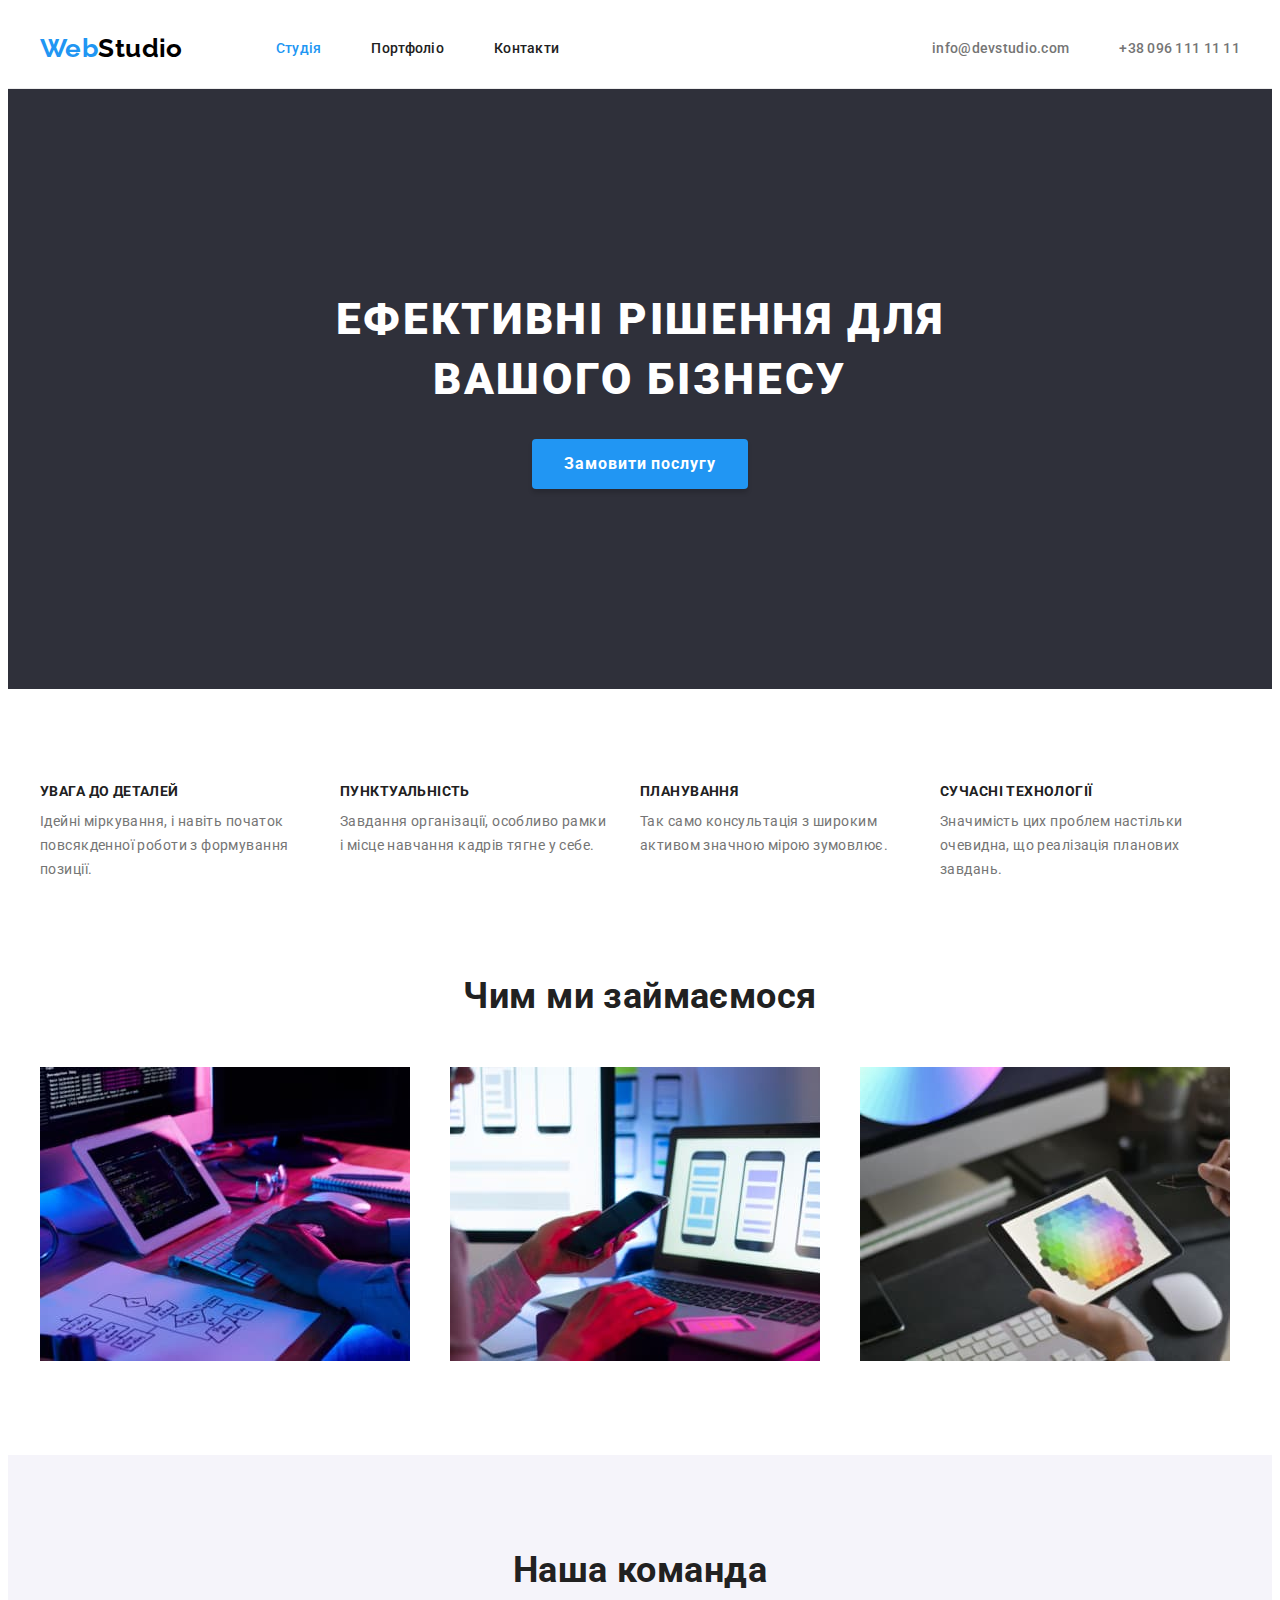
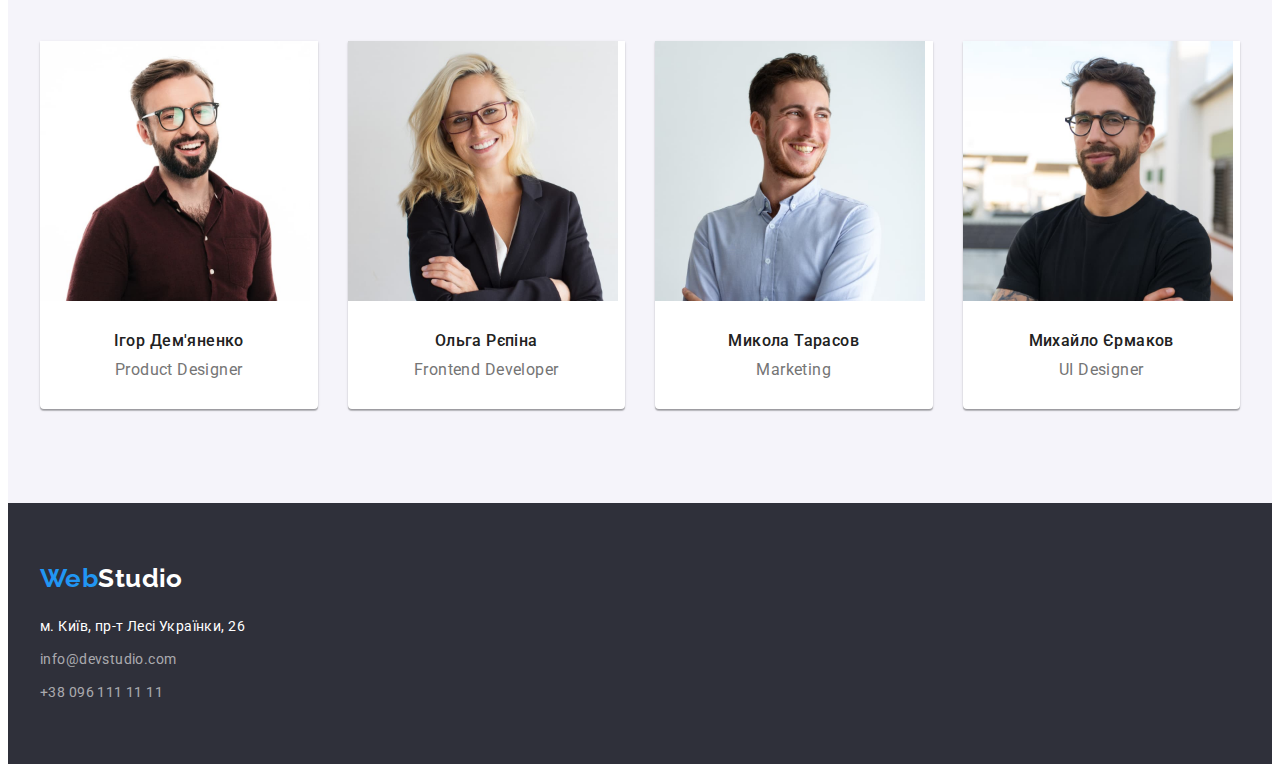
==== index.html @ a5713ee3 "Initial commit" ====
<!DOCTYPE html>
<html lang="uk">
  <head>
    <meta charset="UTF-8" />
    <meta http-equiv="X-UA-Compatible" content="IE=edge" />
    <meta name="viewport" content="width=device-width, initial-scale=1.0" />
    <title>Студія</title>
    <link rel="preconnect" href="https://fonts.googleapis.com" />
    <link rel="preconnect" href="https://fonts.gstatic.com" crossorigin />
    <link
      href="https://fonts.googleapis.com/css2?family=Raleway:wght@700&family=Roboto:wght@400;500;700;900&display=swap"
      rel="stylesheet"
    />
    <link
      rel="stylesheet"
      href="https://cdnjs.cloudflare.com/ajax/libs/modern-normalize/1.1.0/modern-normalize.min.css"
      integrity="sha512-wpPYUAdjBVSE4KJnH1VR1HeZfpl1ub8YT/NKx4PuQ5NmX2tKuGu6U/JRp5y+Y8XG2tV+wKQpNHVUX03MfMFn9Q=="
      crossorigin="anonymous"
      referrerpolicy="no-referrer"
    />
    <link rel="stylesheet" href="./css/styles.css" />
  </head>
  <body>
    <header class="header">
      <div class="header-container container">
        <a href="./index.html" class="link logo">Web<span class="logo-part">Studio</span></a>
        <nav class="nav">
          <ul class="nav-list list">
            <li class="nav-item">
              <a class="nav-link link curent" href="./index.html">Студія</a>
            </li>

            <li class="nav-item">
              <a class="nav-link link" href="./portfolio.html">Портфоліо</a>
            </li>

            <li class="nav-item">
              <a class="nav-link link" href="#contact">Контакти</a>
            </li>
          </ul>
        </nav>

        <ul class="header-contact-list list">
          <li class="header-contact-item">
            <a href="mailto:info@devstudio.com" class="link header-contact">info@devstudio.com</a>
          </li>
          <li class="header-contact-item">
            <a href="tel:+380961111111" class="link header-contact">+38 096 111 11 11</a>
          </li>
        </ul>
      </div>
    </header>

    <main>
      <section class="hero">
        <div class="container">
          <h1 class="hero-title">Ефективні рішення для вашого бізнесу</h1>
          <button type="button" class="hero-btn">Замовити послугу</button>
        </div>
      </section>

      <section class="benefits">
        <div class="container">
          <h2 class="visually-hidden">Переваги</h2>
          <ul class="benefits-list list">
            <li class="benefits-item">
              <h3 class="benefits-title">УВАГА ДО ДЕТАЛЕЙ</h3>
              <p class="benefits-text">
                Ідейні міркування, і навіть початок повсякденної роботи з формування позиції.
              </p>
            </li>
            <li class="benefits-item">
              <h3 class="benefits-title">ПУНКТУАЛЬНІСТЬ</h3>
              <p class="benefits-text">
                Завдання організації, особливо рамки і місце навчання кадрів тягне у себе.
              </p>
            </li>
            <li class="benefits-item">
              <h3 class="benefits-title">ПЛАНУВАННЯ</h3>
              <p class="benefits-text">
                Так само консультація з широким активом значною мірою зумовлює.
              </p>
            </li>
            <li class="benefits-item">
              <h3 class="benefits-title">СУЧАСНІ ТЕХНОЛОГІЇ</h3>
              <p class="benefits-text">
                Значимість цих проблем настільки очевидна, що реалізація планових завдань.
              </p>
            </li>
          </ul>
        </div>
      </section>

      <section class="work">
        <div class="container">
          <h2 class="work-title">Чим ми займаємося</h2>
          <ul class="work-list list">
            <li class="work-item">
              <img src="./image/box1.jpg" alt="computer-graphigs" width="370" />
            </li>
            <li class="work-item">
              <img src="./image/box2.jpg" alt="adaptation" width="370" />
            </li>
            <li class="work-item">
              <img src="./image/box3.jpg" alt="color-graphigs" width="370" />
            </li>
          </ul>
        </div>
      </section>

      <section class="team">
        <div class="container">
          <h2 class="team-title">Наша команда</h2>
          <ul class="list">
            <li class="card">
              <img src="./image/img1.jpg" alt="foto-igor" width="270" />
              <div class="team-content">
                <h3 class="team-member">Ігор Дем'яненко</h3>
                <p class="team-text">Product Designer</p>
              </div>
            </li>
            <li class="card">
              <img src="./image/img2.jpg" alt="foto-olga" width="270" />
              <div class="team-content">
                <h3 class="team-member">Ольга Рєпіна</h3>
                <p class="team-text">Frontend Developer</p>
              </div>
            </li>
            <li class="card">
              <img src="./image/img3.jpg" alt="foto-mykola" width="270" />
              <div class="team-content">
                <h3 class="team-member">Микола Тарасов</h3>
                <p class="team-text">Marketing</p>
              </div>
            </li>
            <li class="card">
              <img src="./image/img4.jpg" alt="foto-mykhailo" width="270" />
              <div class="team-content">
                <h3 class="team-member">Михайло Єрмаков</h3>
                <p class="team-text">UI Designer</p>
              </div>
            </li>
          </ul>
        </div>
      </section>
    </main>

    <footer class="bg-footer" id="contact">
      <div class="container">
        <a href="./index.html" class="link logo">Web<span class="footer-logo-part">Studio</span></a>
        <address>
          <ul class="list">
            <li>
              <a
                href="https://goo.gl/maps/CPtrU1FHBa2aNyZL9"
                target="_blank"
                rel="noopener noreferrer"
                class="link address-text"
                >м. Київ, пр-т Лесі Українки, 26</a
              >
            </li>
            <li>
              <a href="mailto:info@devstudio.com" class="link address-contacts">info@devstudio.com</a>
            </li>
            <li>
              <a href="tel:+380961111111" class="link address-contacts">+38 096 111 11 11</a>
            </li>
          </ul>
        </address>
      </div>
    </footer>
  </body>
</html>
---- css/styles.css ----
:root {
  --primary--color: #212121;
  --secondary--color: #757575;
  --hero--text--color: #ffffff;
  --logo--bg--button--link--color: #2196f3;
  --logo--second--color: #000000;
  --second--bg--button--color: #f5f4fa;
  --footer--hero--bg--color: #2f303a;
  --primery--font: 'Roboto', sans-serif;
  --portfolio-gap: 30px;
  --item: 3;
}

body {
  font-family: var(--primery--font), 'Inter Tight', 'Open Sans', sans-serif;
  color: var(--primary--color);
  font-size: 14px;
  letter-spacing: 0.03em;
}

.list {
  padding: 0;
  margin: 0;
  list-style: none;
}

.link {
  text-decoration: none;
}

h1,
h2,
h3,
h4,
h5,
h6,
p {
  margin: 0;
}

img {
  display: block;
  max-width: 100%;
  height: auto;
}

address {
  font-style: normal;
}

.container {
  width: 1200px;
  padding: 0 15px;
  margin: 0 auto;
}

/*------------------- header ------------*/
.header {
  border-bottom: 1px solid #ececec;
}

.header-container {
  display: flex;
  align-items: center;
}

.logo {
  font-family: 'Raleway';
  font-weight: 700;
  font-size: 26px;
  line-height: calc(31 / 26);
  color: var(--logo--bg--button--link--color);
}

.logo-part {
  color: var(--logo--second--color);
}

.footer-logo-part {
  color: var(--hero--text--color);
}

.nav {
  margin-left: 93px;
}

.nav-list {
  display: flex;
}

.nav-item:not(:last-child) {
  margin-right: 50px;
}

.nav-link {
  display: block;
  padding: 32px 0;
  color: var(--primary--color);
  font-weight: 500;
  line-height: calc(16 / 14);
  letter-spacing: 0.02em;
}

.nav-link:hover,
.nav-link:focus {
  color: var(--logo--bg--button--link--color);
}

.header-contact-list {
  display: flex;
  margin-left: auto;
}

.header-contact {
  display: block;
  padding: 32px 0;
  color: var(--secondary--color);
  font-weight: 500;
  font-size: 14px;
  line-height: calc(16 / 14);
  letter-spacing: 0.02em;
}

.header-contact:hover,
.header-contact:focus {
  color: var(--logo--bg--button--link--color);
}

.header-contact-item + .header-contact-item {
  margin-left: 50px;
}

.curent {
  color: var(--logo--bg--button--link--color);
}

/* ---------------------hero------------------ */
.hero {
  background-color: var(--footer--hero--bg--color);
  text-align: center;
  padding: 200px 0;
}

.hero-title {
  width: 696px;
  margin: 0 auto 30px;
  font-weight: 900;
  font-size: 44px;
  line-height: calc(60 / 44);
  letter-spacing: 0.06em;
  text-transform: uppercase;
  color: var(--hero--text--color);
}

.hero-btn {
  min-width: 216px;
  min-height: 50px;
  padding: 10px 32px;
  background-color: var(--logo--bg--button--link--color);
  font-family: inherit;
  font-weight: 700;
  font-size: 16px;
  line-height: calc(30 / 16);
  letter-spacing: 0.06em;
  color: var(--hero--text--color);
  cursor: pointer;
  box-shadow: 0px 4px 4px rgba(0, 0, 0, 0.15);
  border-radius: 4px;
  border: none;
}

.hero-btn:hover,
.hero-btn:focus {
  background: #188ce8;
}

/* ------------------benefits----------------- */
.benefits {
  padding: 94px 0;
}

.benefits-list {
  display: flex;
  gap: var(--portfolio-gap);
}

.benefits .benefits-item {
  width: 270px;
}

.benefits-title {
  font-size: 14px;
  line-height: calc(16 / 14);
  text-transform: uppercase;
  margin-bottom: 10px;
}

.benefits-text {
  line-height: calc(24 / 14);
  color: var(--secondary--color);
}

/* -----------------work--------------- */
.work {
  padding-bottom: 94px;
}

.work-title {
  margin-bottom: 50px;
  font-size: 36px;
  line-height: 42px;
  text-align: center;
}

.work-list {
  display: flex;
  flex-wrap: wrap;
  gap: var(--portfolio-gap);
}

.work-item {
  flex-basis: calc((100% - (var(--portfolio-gap) * (var(--item) - 1))) / var(--item));
}

/*----------------- team---------------------- */
.team {
  background-color: var(--second--bg--button--color);
  padding: 94px 0;
}

.team-title {
  margin-bottom: 50px;
  text-align: center;
  font-size: 36px;
  line-height: calc(42 / 36);
}

.team .list {
  display: flex;
  flex-wrap: wrap;
  gap: var(--portfolio-gap);
  --item: 4;
}
.card {
  flex-basis: calc((100% - (var(--portfolio-gap) * (var(--item) - 1))) / var(--item));
  background: #ffffff;
  box-shadow: 0px 1px 3px rgba(0, 0, 0, 0.12), 0px 1px 1px rgba(0, 0, 0, 0.14), 0px 2px 1px rgba(0, 0, 0, 0.2);
  border-radius: 0px 0px 4px 4px;
  text-align: center;
}

.team-content {
  padding: 30px;
}

.team-member {
  margin-bottom: 10px;
  font-size: 16px;
  font-weight: 500;
  line-height: calc(19 / 16);
}

.team-text {
  font-size: 16px;
  line-height: calc(19 / 16);
  color: var(--secondary--color);
}

/* --------------------PORTFOLIO------------------ */

.portfolio {
  padding: 94px 0;
}

.visually-hidden {
  position: absolute;
  white-space: nowrap;
  width: 1px;
  height: 1px;
  overflow: hidden;
  border: 0;
  padding: 0;
  clip: rect(0 0 0 0);
  clip-path: inset(50%);
  margin: -1px;
}

/* --------------------filter-------------------- */
.portfolio-list {
  display: flex;
  justify-content: center;
  margin-bottom: 50px;
}

.portfolio-item + .portfolio-item {
  margin-left: 8px;
}

.filter-btn {
  padding: 6px 22px;
  background-color: var(--second--bg--button--color);
  font-size: 16px;
  font-weight: 500;
  line-height: calc(26 / 16);
  color: var(--primary--color);
  text-align: center;
  letter-spacing: 0.03em;
  border: none;
  border-radius: 4px;
  cursor: pointer;
}

.filter-btn:hover,
.filter-btn:focus {
  background-color: var(--logo--bg--button--link--color);
  color: var(--hero--text--color);
  box-shadow: 0px 3px 1px rgba(0, 0, 0, 0.1), 0px 1px 2px rgba(0, 0, 0, 0.08),
    0px 2px 2px rgba(0, 0, 0, 0.12);
}

/* -------------project------------------------ */
.project-list {
  display: flex;
  flex-wrap: wrap;
  margin-top: calc(-1 * var(--portfolio-gap));
  margin-left: calc(-1 * var(--portfolio-gap));
}

.project-item {
  flex-basis: calc(100% / var(--item) - var(--portfolio-gap));
  margin-top: var(--portfolio-gap);
  margin-left: var(--portfolio-gap);
}

.project-content {
  padding: 20px 24px;
  border: 1px solid #eeeeee;
  border-top: none;
}

.project-title {
  font-size: 18px;
  line-height: 2;
  letter-spacing: 0.06em;
  margin-bottom: 4px;
}

.project-text {
  font-size: 16px;
  line-height: calc(30 / 16);
  color: var(--secondary--color);
}

/* ----------------------footer------------------ */
.bg-footer {
  background-color: var(--footer--hero--bg--color);
  padding: 60px 0;
}

.bg-footer .logo {
  display: block;
  margin-bottom: 20px;
}
.address-text {
  font-style: normal;
  line-height: calc(24 / 14);
  color: var(--hero--text--color);
}

.bg-footer li + li {
  margin-top: 9px;
}

.address-contacts {
  font-style: normal;
  line-height: calc(24 / 14);
  color: rgba(255, 255, 255, 0.6);
}

.address-text:hover,
.address-text:focus,
.address-contacts:hover,
.address-contacts:focus {
  color: var(--logo--bg--button--link--color);
}
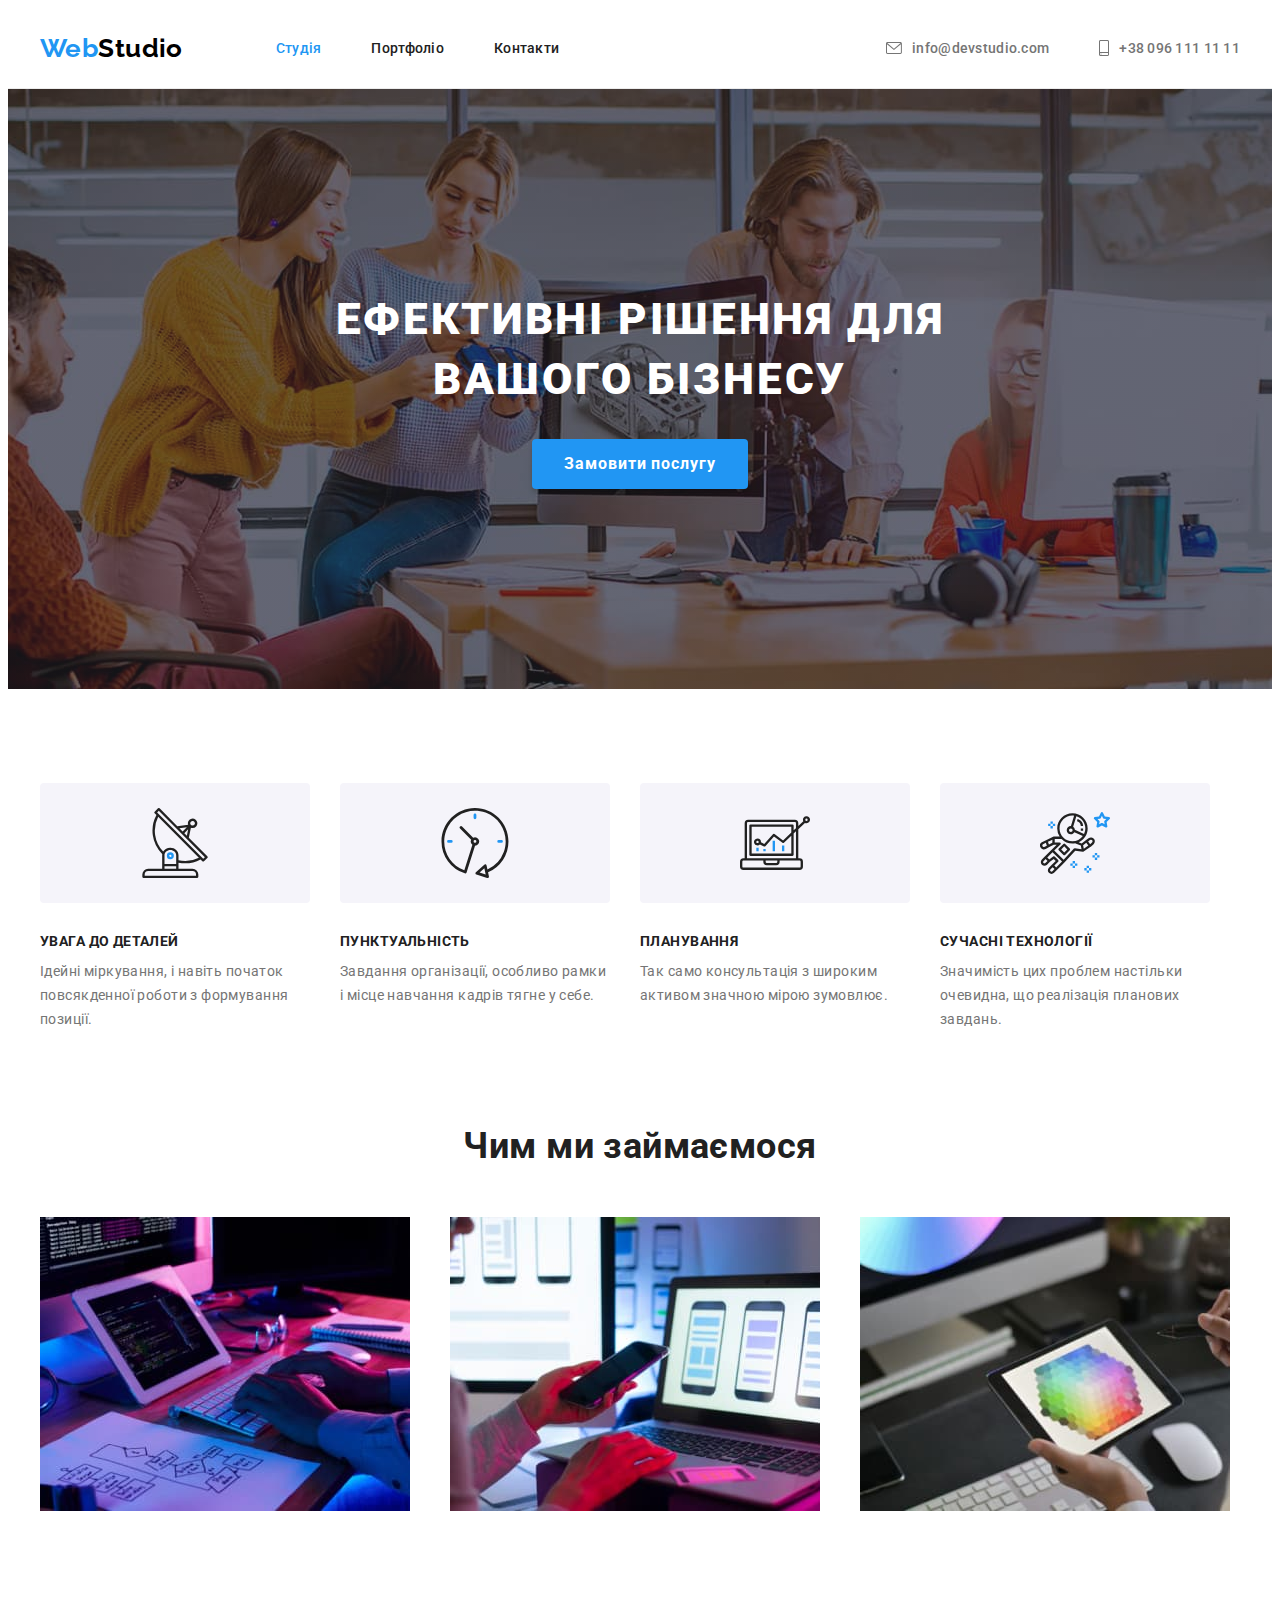
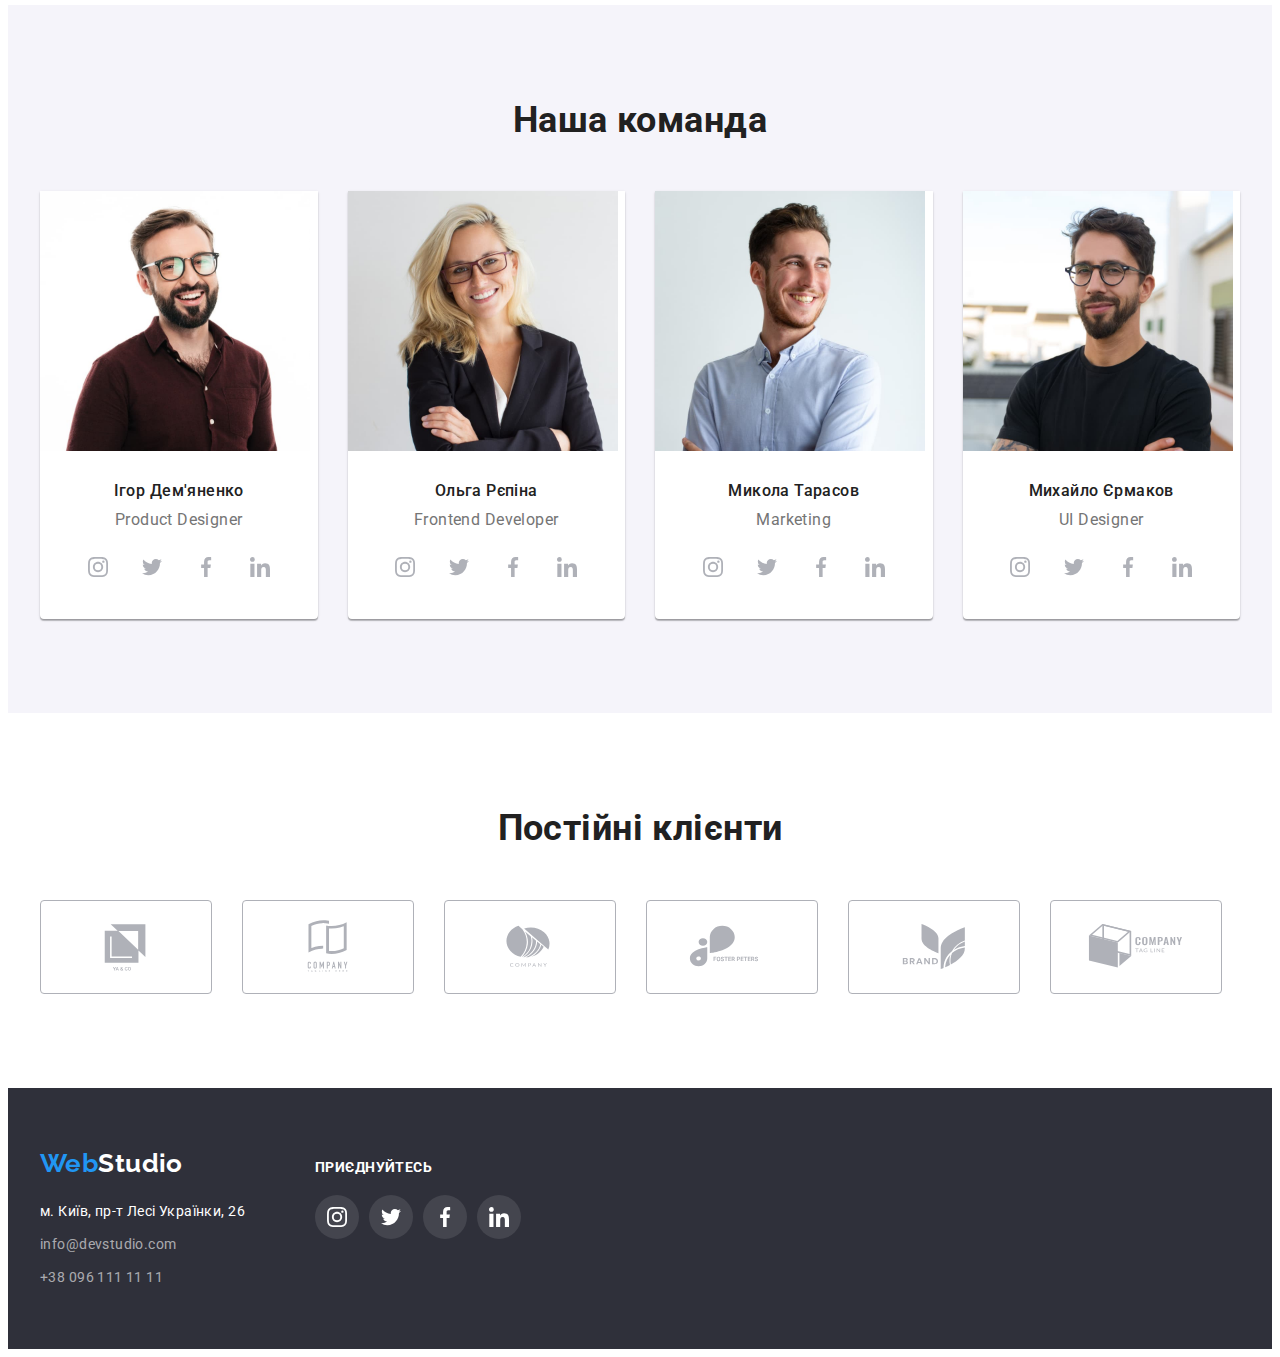
==== commit 7c7c50fd: "svg contacts clients" ====
--- a/index.html
+++ b/index.html
@@ -42,10 +42,20 @@
 
         <ul class="header-contact-list list">
           <li class="header-contact-item">
-            <a href="mailto:info@devstudio.com" class="link header-contact">info@devstudio.com</a>
+            <a href="mailto:info@devstudio.com" class="link header-contact">
+              <svg class="header-contact-icon" width="16" height="12">
+                <use href="./image/icons.svg#icon-envelope"></use>
+              </svg>
+              info@devstudio.com
+            </a>
           </li>
           <li class="header-contact-item">
-            <a href="tel:+380961111111" class="link header-contact">+38 096 111 11 11</a>
+            <a href="tel:+380961111111" class="link header-contact">
+              <svg class="header-contact-icon" width="10" height="16">
+                <use href="./image/icons.svg#icon-smartphone"></use>
+              </svg>
+              +38 096 111 11 11
+            </a>
           </li>
         </ul>
       </div>
@@ -64,24 +74,44 @@
           <h2 class="visually-hidden">Переваги</h2>
           <ul class="benefits-list list">
             <li class="benefits-item">
+              <div class="benefits-icon-box">
+                <svg class="benefits-icon" width="70" height="70">
+                  <use href="./image/icons.svg#icon-antenna"></use>
+                </svg>
+              </div>
               <h3 class="benefits-title">УВАГА ДО ДЕТАЛЕЙ</h3>
               <p class="benefits-text">
                 Ідейні міркування, і навіть початок повсякденної роботи з формування позиції.
               </p>
             </li>
             <li class="benefits-item">
+              <div class="benefits-icon-box">
+                <svg class="benefits-icon" width="70" height="70">
+                  <use href="./image/icons.svg#icon-clock"></use>
+                </svg>
+              </div>
               <h3 class="benefits-title">ПУНКТУАЛЬНІСТЬ</h3>
               <p class="benefits-text">
                 Завдання організації, особливо рамки і місце навчання кадрів тягне у себе.
               </p>
             </li>
             <li class="benefits-item">
+              <div class="benefits-icon-box">
+                <svg class="benefits-icon" width="70" height="70">
+                  <use href="./image/icons.svg#icon-diagram"></use>
+                </svg>
+              </div>
               <h3 class="benefits-title">ПЛАНУВАННЯ</h3>
               <p class="benefits-text">
                 Так само консультація з широким активом значною мірою зумовлює.
               </p>
             </li>
             <li class="benefits-item">
+              <div class="benefits-icon-box">
+                <svg class="benefits-icon" width="70" height="70">
+                  <use href="./image/icons.svg#icon-astronaut"></use>
+                </svg>
+              </div>
               <h3 class="benefits-title">СУЧАСНІ ТЕХНОЛОГІЇ</h3>
               <p class="benefits-text">
                 Значимість цих проблем настільки очевидна, що реалізація планових завдань.
@@ -117,6 +147,36 @@
               <div class="team-content">
                 <h3 class="team-member">Ігор Дем'яненко</h3>
                 <p class="team-text">Product Designer</p>
+                <ul class="social-list list">
+                  <li class="social-item">
+                    <a class="social-link link" href="#" target="_blank" rel="noopener noreferrer" aria-label="іконка соціальної мережі">
+                      <svg class="social-icon" width="20" height="20">
+                        <use href="./image/icons.svg#icon-instagram"></use>
+                      </svg>
+                    </a>
+                  </li>
+                  <li class="social-item">
+                    <a class="social-link link" href="#" target="_blank" rel="noopener noreferrer" aria-label="іконка соціальної мережі">
+                      <svg class="social-icon" width="20" height="20">
+                        <use href="./image/icons.svg#icon-twitter"></use>
+                      </svg>
+                    </a>
+                  </li>
+                  <li class="social-item">
+                    <a class="social-link link" href="#" target="_blank" rel="noopener noreferrer" aria-label="іконка соціальної мережі">
+                      <svg class="social-icon" width="20" height="20">
+                        <use href="./image/icons.svg#icon-facebook"></use>
+                      </svg>
+                    </a>
+                  </li>
+                  <li class="social-item">
+                    <a class="social-link link" href="#" target="_blank" rel="noopener noreferrer" aria-label="іконка соціальної мережі">
+                      <svg class="social-icon" width="20" height="20">
+                        <use href="./image/icons.svg#icon-linkedin"></use>
+                      </svg>
+                    </a>
+                  </li>
+                </ul>
               </div>
             </li>
             <li class="card">
@@ -124,6 +184,36 @@
               <div class="team-content">
                 <h3 class="team-member">Ольга Рєпіна</h3>
                 <p class="team-text">Frontend Developer</p>
+                <ul class="social-list list">
+                  <li class="social-item">
+                    <a class="social-link link" href="#" target="_blank" rel="noopener noreferrer" aria-label="іконка соціальної мережі">
+                      <svg class="social-icon" width="20" height="20">
+                        <use href="./image/icons.svg#icon-instagram"></use>
+                      </svg>
+                    </a>
+                  </li>
+                  <li class="social-item">
+                    <a class="social-link link" href="#" target="_blank" rel="noopener noreferrer" aria-label="іконка соціальної мережі">
+                      <svg class="social-icon" width="20" height="20">
+                        <use href="./image/icons.svg#icon-twitter"></use>
+                      </svg>
+                    </a>
+                  </li>
+                  <li class="social-item">
+                    <a class="social-link link" href="#" target="_blank" rel="noopener noreferrer" aria-label="іконка соціальної мережі">
+                      <svg class="social-icon" width="20" height="20">
+                        <use href="./image/icons.svg#icon-facebook"></use>
+                      </svg>
+                    </a>
+                  </li>
+                  <li class="social-item">
+                    <a class="social-link link" href="#" target="_blank" rel="noopener noreferrer" aria-label="іконка соціальної мережі">
+                      <svg class="social-icon" width="20" height="20">
+                        <use href="./image/icons.svg#icon-linkedin"></use>
+                      </svg>
+                    </a>
+                  </li>
+                </ul>
               </div>
             </li>
             <li class="card">
@@ -131,6 +221,36 @@
               <div class="team-content">
                 <h3 class="team-member">Микола Тарасов</h3>
                 <p class="team-text">Marketing</p>
+                <ul class="social-list list">
+                  <li class="social-item">
+                    <a class="social-link link" href="#" target="_blank" rel="noopener noreferrer" aria-label="іконка соціальної мережі">
+                      <svg class="social-icon" width="20" height="20">
+                        <use href="./image/icons.svg#icon-instagram"></use>
+                      </svg>
+                    </a>
+                  </li>
+                  <li class="social-item">
+                    <a class="social-link link" href="#" target="_blank" rel="noopener noreferrer" aria-label="іконка соціальної мережі">
+                      <svg class="social-icon" width="20" height="20">
+                        <use href="./image/icons.svg#icon-twitter"></use>
+                      </svg>
+                    </a>
+                  </li>
+                  <li class="social-item">
+                    <a class="social-link link" href="#" target="_blank" rel="noopener noreferrer" aria-label="іконка соціальної мережі">
+                      <svg class="social-icon" width="20" height="20">
+                        <use href="./image/icons.svg#icon-facebook"></use>
+                      </svg>
+                    </a>
+                  </li>
+                  <li class="social-item">
+                    <a class="social-link link" href="#" target="_blank" rel="noopener noreferrer" aria-label="іконка соціальної мережі">
+                      <svg class="social-icon" width="20" height="20">
+                        <use href="./image/icons.svg#icon-linkedin"></use>
+                      </svg>
+                    </a>
+                  </li>
+                </ul>
               </div>
             </li>
             <li class="card">
@@ -138,7 +258,87 @@
               <div class="team-content">
                 <h3 class="team-member">Михайло Єрмаков</h3>
                 <p class="team-text">UI Designer</p>
-              </div>
+                <ul class="social-list list">
+                  <li class="social-item">
+                    <a class="social-link link" href="#" target="_blank" rel="noopener noreferrer" aria-label="іконка соціальної мережі">
+                      <svg class="social-icon" width="20" height="20">
+                        <use href="./image/icons.svg#icon-instagram"></use>
+                      </svg>
+                    </a>
+                  </li>
+                  <li class="social-item">
+                    <a class="social-link link" href="#" target="_blank" rel="noopener noreferrer" aria-label="іконка соціальної мережі">
+                      <svg class="social-icon" width="20" height="20">
+                        <use href="./image/icons.svg#icon-twitter"></use>
+                      </svg>
+                    </a>
+                  </li>
+                  <li class="social-item">
+                    <a class="social-link link" href="#" target="_blank" rel="noopener noreferrer" aria-label="іконка соціальної мережі">
+                      <svg class="social-icon" width="20" height="20">
+                        <use href="./image/icons.svg#icon-facebook"></use>
+                      </svg>
+                    </a>
+                  </li>
+                  <li class="social-item">
+                    <a class="social-link link" href="#" target="_blank" rel="noopener noreferrer" aria-label="іконка соціальної мережі">
+                      <svg class="social-icon" width="20" height="20">
+                        <use href="./image/icons.svg#icon-linkedin"></use>
+                      </svg>
+                    </a>
+                  </li>
+                </ul>
+              </div>
+            </li>
+          </ul>
+        </div>
+      </section>
+
+      <section class="clients">
+        <div class="container">
+          <h2 class="clients-title">Постійні клієнти</h2>
+          <ul class="clients-list list">
+            <li class="clients-item">
+              <a href="#" class="clients-link link" target="_blank" rel="noopener noreferrer" aria-label="лого бренду">
+                <svg class="clients-icon" width="106" height="60">
+                  <use href="./image/icons.svg#icon-Logo1"></use>
+                </svg>
+              </a>
+            </li>
+            <li class="clients-item">
+              <a href="#" class="clients-link link" target="_blank" rel="noopener noreferrer" aria-label="лого бренду">
+                <svg class="clients-icon" width="106" height="60">
+                  <use href="./image/icons.svg#icon-Logo2"></use>
+                </svg>
+              </a>
+            </li>
+            <li class="clients-item">
+              <a href="#" class="clients-link link" target="_blank" rel="noopener noreferrer" aria-label="лого бренду">
+                <svg class="clients-icon" width="106" height="60">
+                  <use href="./image/icons.svg#icon-Logo3"></use>
+                </svg>
+              </a>
+            </li>
+            <li class="clients-item">
+              <a href="#" class="clients-link link" target="_blank" rel="noopener noreferrer" aria-label="лого бренду">
+                <svg class="clients-icon" width="106" height="60">
+                  <use href="./image/icons.svg#icon-Logo4"></use>
+                </svg>
+              </a>
+            </li>
+            <li class="clients-item">
+              <a href="#" class="clients-link link" target="_blank" rel="noopener noreferrer" aria-label="лого бренду">
+                <svg class="clients-icon" width="106" height="60">
+                  <use href="./image/icons.svg#icon-Logo5"></use>
+                </svg>
+              </a>
+            </li>
+            <li class="clients-item">
+              <a href="#" class="clients-link link" target="_blank" rel="noopener noreferrer" aria-label="лого бренду">
+                <svg class="clients-icon" width="106" height="60">
+                  <use href="./image/icons.svg#icon-Logo6"></use>
+                </svg>
+              </a>
             </li>
           </ul>
         </div>
@@ -147,26 +347,63 @@
 
     <footer class="bg-footer" id="contact">
       <div class="container">
-        <a href="./index.html" class="link logo">Web<span class="footer-logo-part">Studio</span></a>
-        <address>
-          <ul class="list">
-            <li>
-              <a
-                href="https://goo.gl/maps/CPtrU1FHBa2aNyZL9"
-                target="_blank"
-                rel="noopener noreferrer"
-                class="link address-text"
-                >м. Київ, пр-т Лесі Українки, 26</a
-              >
-            </li>
-            <li>
-              <a href="mailto:info@devstudio.com" class="link address-contacts">info@devstudio.com</a>
-            </li>
-            <li>
-              <a href="tel:+380961111111" class="link address-contacts">+38 096 111 11 11</a>
-            </li>
-          </ul>
-        </address>
+        <ul class="footer-box list">
+          <li>
+            <a href="./index.html" class="link logo">Web<span class="footer-logo-part">Studio</span></a>
+            <address>
+              <ul class="list">
+                <li>
+                  <a
+                    href="https://goo.gl/maps/CPtrU1FHBa2aNyZL9"
+                    target="_blank"
+                    rel="noopener noreferrer"
+                    class="link address-text"
+                    >м. Київ, пр-т Лесі Українки, 26</a
+                  >
+                </li>
+                <li>
+                  <a href="mailto:info@devstudio.com" class="link address-contacts">info@devstudio.com</a>
+                </li>
+                <li>
+                  <a href="tel:+380961111111" class="link address-contacts">+38 096 111 11 11</a>
+                </li>
+              </ul>
+            </address>
+          </li>
+          <li>
+            <p class="foot-contact-text">приєднуйтесь</p>
+            <ul class="foot-contact-list list">
+              <li>
+                <a class="foot-link link" href="#">
+                  <svg class="foot-icon" width="20" height="20">
+                    <use href="./image/icons.svg#icon-instagram"></use>
+                  </svg>
+                </a>
+              </li>
+              <li>
+                <a class="foot-link link" href="#">
+                  <svg class="foot-icon" width="20" height="20">
+                    <use href="./image/icons.svg#icon-twitter"></use>
+                  </svg>
+                </a>
+              </li>
+              <li>
+                <a class="foot-link link" href="#">
+                  <svg class="foot-icon" width="20" height="20">
+                    <use href="./image/icons.svg#icon-facebook"></use>
+                  </svg>
+                </a>
+              </li>
+              <li>
+                <a class="foot-link link" href="#">
+                  <svg class="foot-icon" width="20" height="20">
+                    <use href="./image/icons.svg#icon-linkedin"></use>
+                  </svg>
+                </a>
+              </li>
+            </ul>
+          </li>
+        </ul>
       </div>
     </footer>
   </body>
--- a/css/styles.css
+++ b/css/styles.css
@@ -5,7 +5,9 @@
   --logo--bg--button--link--color: #2196f3;
   --logo--second--color: #000000;
   --second--bg--button--color: #f5f4fa;
-  --footer--hero--bg--color: #2f303a;
+  --footer--bg--color: #2f303a;
+  --hero-bg-color: #c4c4c4;
+  --icon-color: #AFB1B8;
   --primery--font: 'Roboto', sans-serif;
   --portfolio-gap: 30px;
   --item: 3;
@@ -112,7 +114,8 @@
 }
 
 .header-contact {
-  display: block;
+  display: flex;
+  align-items: center;
   padding: 32px 0;
   color: var(--secondary--color);
   font-weight: 500;
@@ -121,12 +124,17 @@
   letter-spacing: 0.02em;
 }
 
+.header-contact-icon {
+  fill: currentColor;
+  margin-right: 10px;
+}
+
 .header-contact:hover,
 .header-contact:focus {
   color: var(--logo--bg--button--link--color);
 }
 
-.header-contact-item + .header-contact-item {
+.header-contact-item+.header-contact-item {
   margin-left: 50px;
 }
 
@@ -136,7 +144,14 @@
 
 /* ---------------------hero------------------ */
 .hero {
-  background-color: var(--footer--hero--bg--color);
+  background-color: var(--hero-bg-color);
+  background-image: linear-gradient(rgba(47, 48, 58, 0.4), rgba(47, 48, 58, 0.4)),
+    url(../image/bg_hero.jpg);
+  background-repeat: no-repeat;
+  background-position: center;
+  background-size: cover;
+  max-width: 1600px;
+  margin: 0 auto;
   text-align: center;
   padding: 200px 0;
 }
@@ -188,6 +203,16 @@
   width: 270px;
 }
 
+.benefits-icon-box {
+  display: flex;
+  align-items: center;
+  justify-content: center;
+  height: 120px;
+  margin-bottom: 30px;
+  background-color: var(--second--bg--button--color);
+  border-radius: 4px;
+}
+
 .benefits-title {
   font-size: 14px;
   line-height: calc(16 / 14);
@@ -235,22 +260,23 @@
   line-height: calc(42 / 36);
 }
 
-.team .list {
+.team>.container>.list {
   display: flex;
   flex-wrap: wrap;
   gap: var(--portfolio-gap);
   --item: 4;
 }
+
 .card {
   flex-basis: calc((100% - (var(--portfolio-gap) * (var(--item) - 1))) / var(--item));
-  background: #ffffff;
+  background: var(--hero--text--color);
   box-shadow: 0px 1px 3px rgba(0, 0, 0, 0.12), 0px 1px 1px rgba(0, 0, 0, 0.14), 0px 2px 1px rgba(0, 0, 0, 0.2);
   border-radius: 0px 0px 4px 4px;
   text-align: center;
 }
 
 .team-content {
-  padding: 30px;
+  padding: 30px 32px;
 }
 
 .team-member {
@@ -261,9 +287,75 @@
 }
 
 .team-text {
+  margin-bottom: 16px;
   font-size: 16px;
   line-height: calc(19 / 16);
   color: var(--secondary--color);
+}
+
+.social-list {
+  display: flex;
+  align-items: center;
+  justify-content: center;
+  gap: 10px;
+}
+
+.social-link {
+  display: flex;
+  align-items: center;
+  justify-content: center;
+  width: 44px;
+  height: 44px;
+  border-radius: 50%;
+  color: var(--icon-color);
+}
+
+.social-link:hover,
+.social-link:focus {
+  background-color: var(--logo--bg--button--link--color);
+  color: var(--hero--text--color);
+}
+
+.social-icon {
+  fill: currentColor;
+}
+
+/* -----------clients------------- */
+.clients {
+  padding: 94px 0;
+  text-align: center;
+}
+
+.clients-title {
+  margin-bottom: 50px;
+  font-size: 36px;
+  line-height: 1.2;
+}
+
+.clients-list {
+  display: flex;
+  gap: var(--portfolio-gap);
+}
+
+.clients-link {
+  display: flex;
+  align-items: center;
+  justify-content: center;
+  width: 170px;
+  height: 92px;
+  border: 1px solid var(--icon-color);
+  border-radius: 4px;
+  color: var(--icon-color);
+}
+
+.clients-icon {
+  fill: currentColor;
+}
+
+.clients-link:hover,
+.clients-link:focus {
+  color: var(--logo--bg--button--link--color);
+  border-color: var(--logo--bg--button--link--color);
 }
 
 /* --------------------PORTFOLIO------------------ */
@@ -292,7 +384,7 @@
   margin-bottom: 50px;
 }
 
-.portfolio-item + .portfolio-item {
+.portfolio-item+.portfolio-item {
   margin-left: 8px;
 }
 
@@ -332,6 +424,11 @@
   margin-left: var(--portfolio-gap);
 }
 
+.project-item:hover,
+.project-item:focus {
+  box-shadow: 0px 1px 1px rgba(0, 0, 0, 0.12), 0px 4px 4px rgba(0, 0, 0, 0.06), 1px 4px 6px rgba(0, 0, 0, 0.16);
+}
+
 .project-content {
   padding: 20px 24px;
   border: 1px solid #eeeeee;
@@ -353,21 +450,28 @@
 
 /* ----------------------footer------------------ */
 .bg-footer {
-  background-color: var(--footer--hero--bg--color);
+  background-color: var(--footer--bg--color);
   padding: 60px 0;
+}
+
+.footer-box {
+  display: flex;
+  align-items: baseline;
+  gap: 70px;
 }
 
 .bg-footer .logo {
   display: block;
   margin-bottom: 20px;
 }
+
 .address-text {
   font-style: normal;
   line-height: calc(24 / 14);
   color: var(--hero--text--color);
 }
 
-.bg-footer li + li {
+.bg-footer address li+li {
   margin-top: 9px;
 }
 
@@ -383,3 +487,37 @@
 .address-contacts:focus {
   color: var(--logo--bg--button--link--color);
 }
+
+.foot-contact-text {
+  margin-bottom: 20px;
+  font-weight: 700;
+  line-height: calc(16 / 14);
+  text-transform: uppercase;
+  color: var(--hero--text--color);
+}
+
+.foot-contact-list {
+  display: flex;
+  align-items: center;
+  gap: 10px;
+}
+
+.foot-link {
+  display: flex;
+  align-items: center;
+  justify-content: center;
+  width: 44px;
+  height: 44px;
+  background-color: rgba(255, 255, 255, 0.1);;
+  border-radius: 50%;
+  color: var(--hero--text--color);
+}
+
+.foot-link:hover,
+.foot-link:focus {
+  background-color: var(--logo--bg--button--link--color);
+}
+
+.foot-icon {
+  fill: currentColor;
+}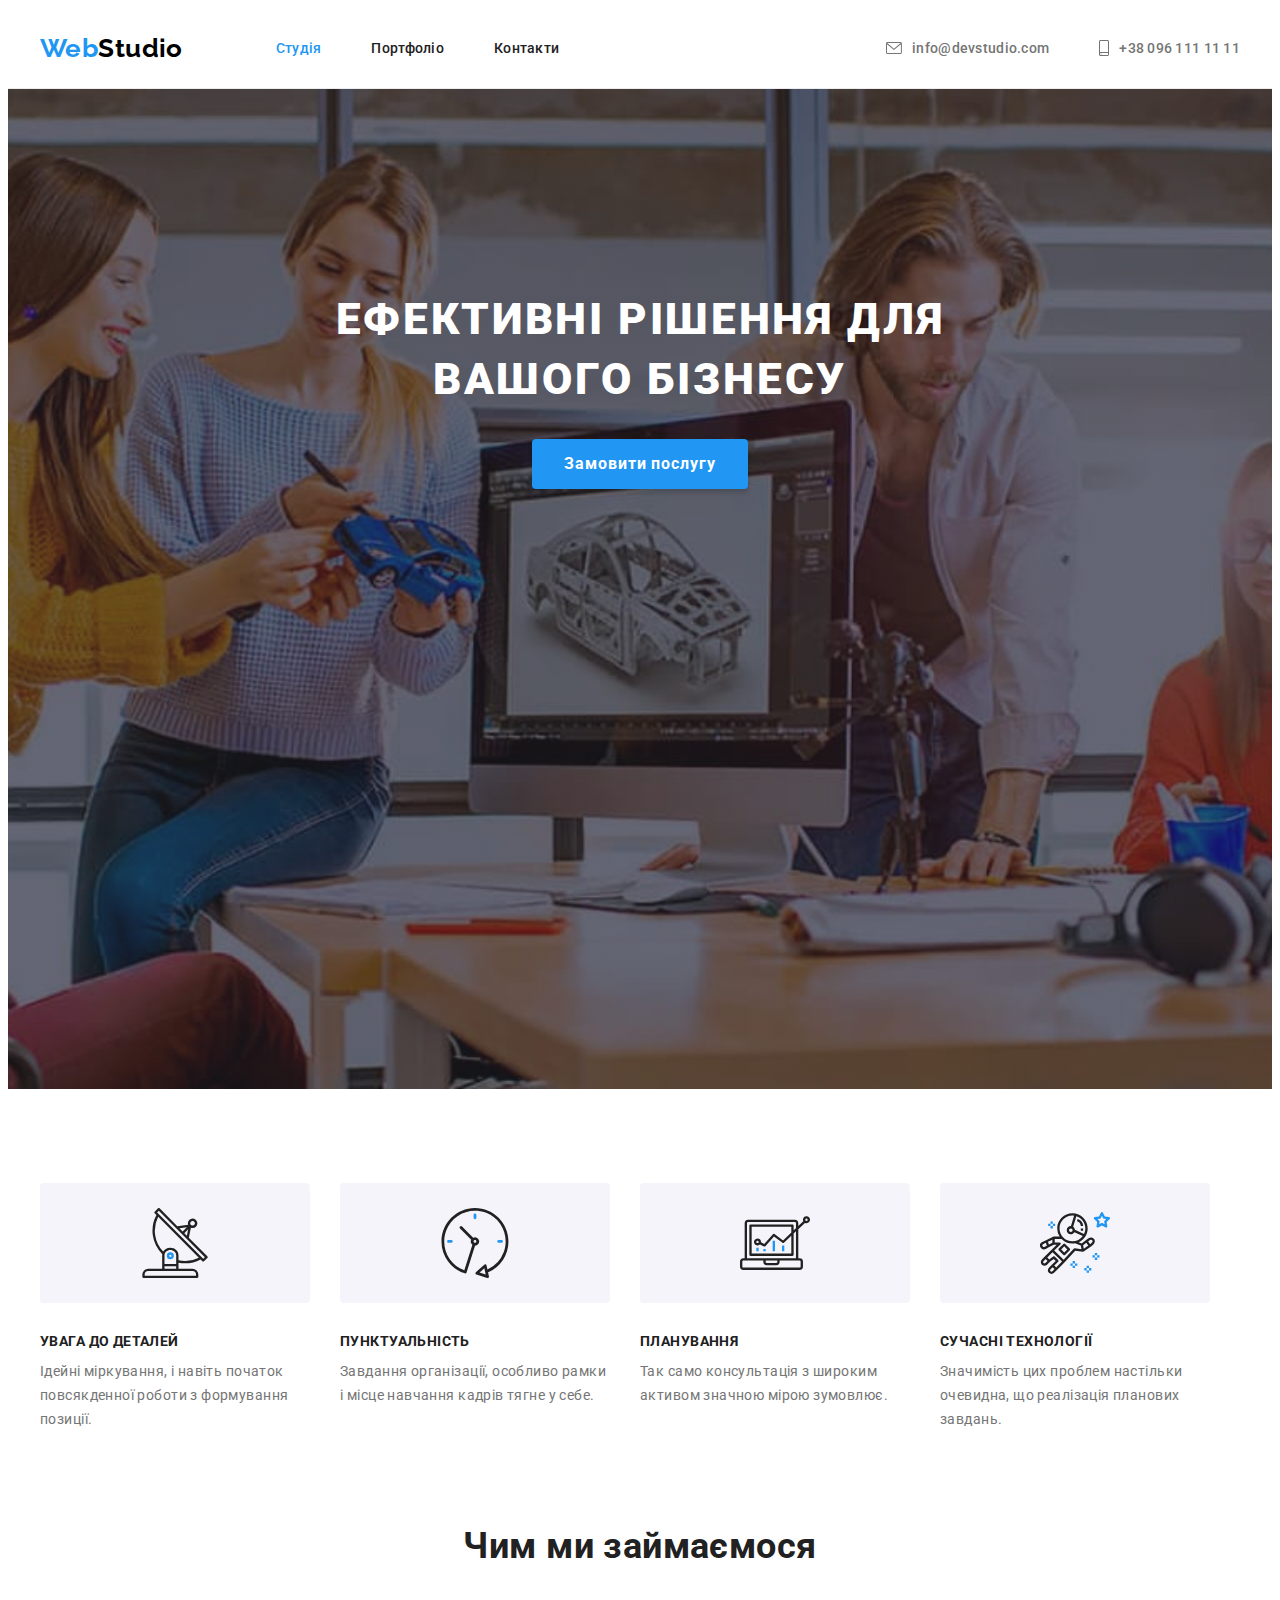
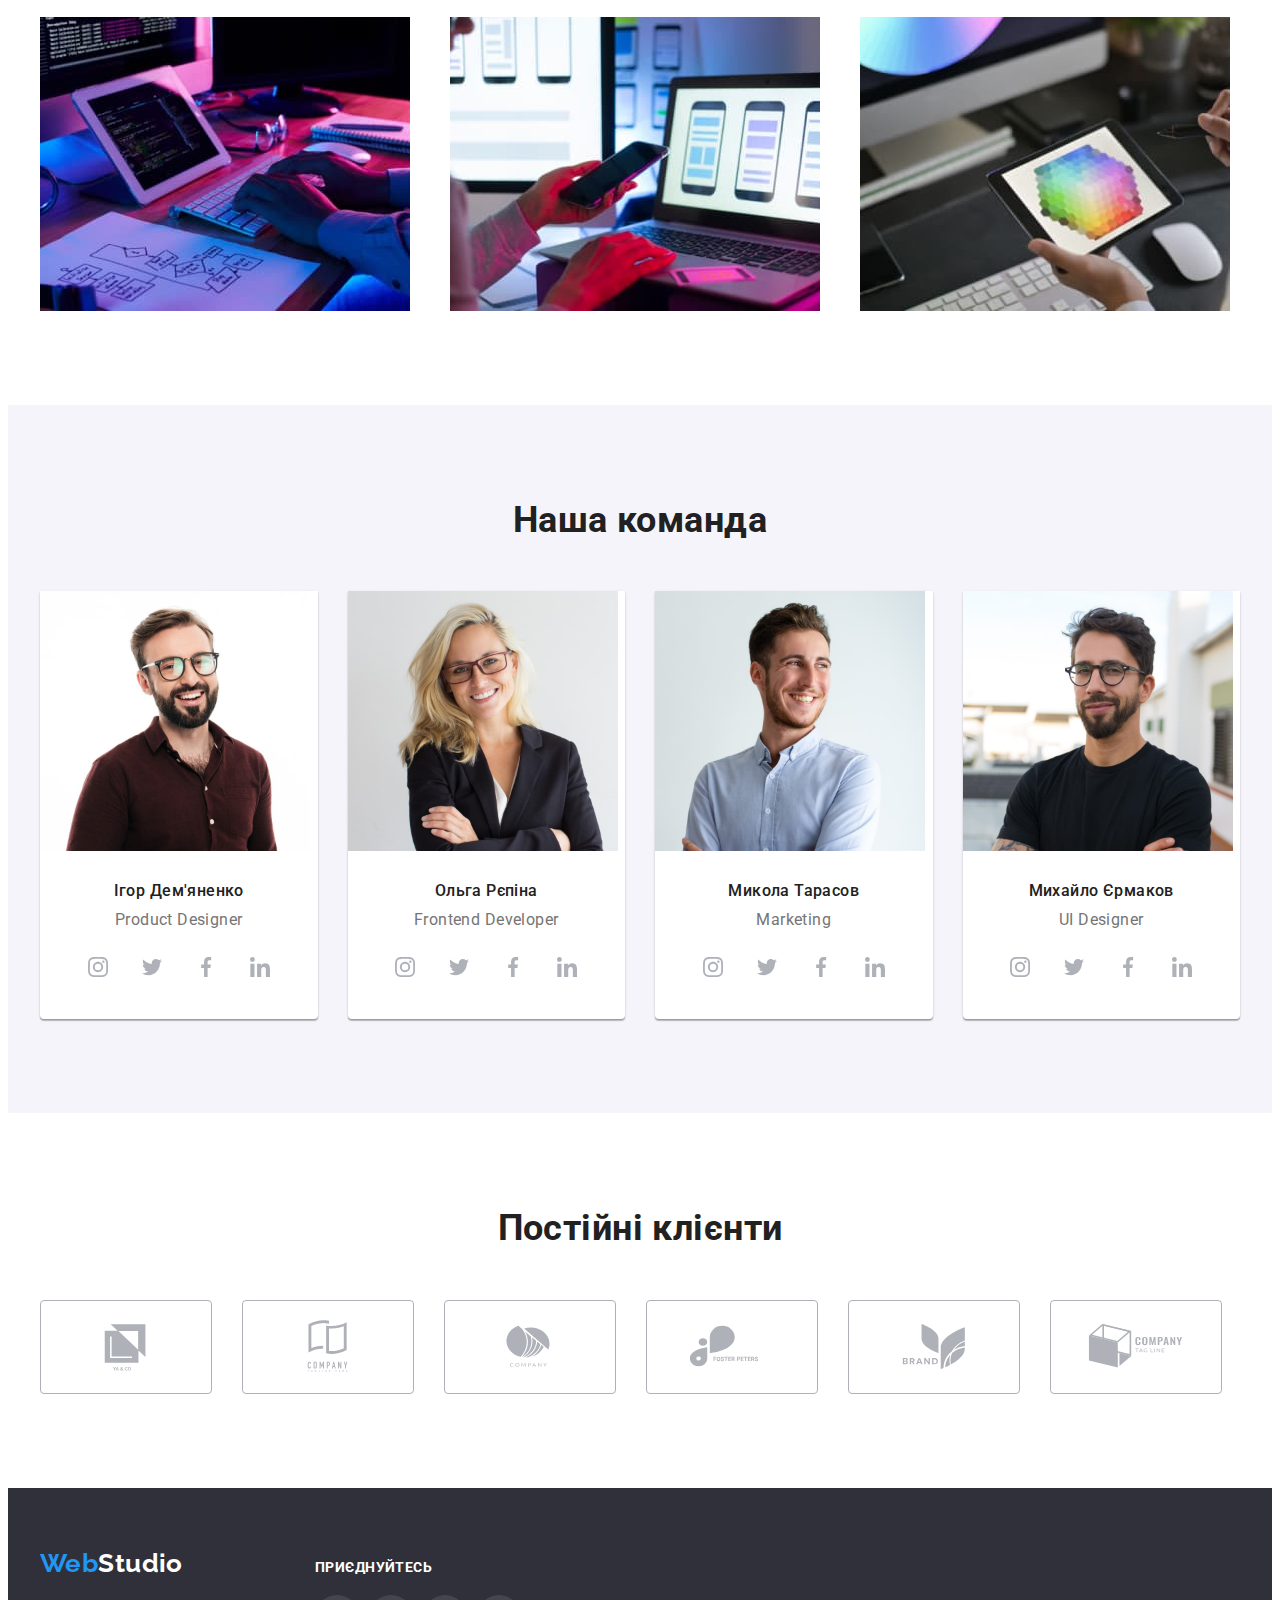
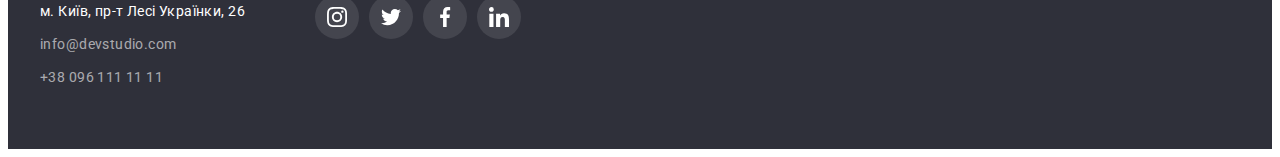
==== commit 77686c53: "fix foot and project" ====
--- a/index.html
+++ b/index.html
@@ -346,64 +346,62 @@
     </main>
 
     <footer class="bg-footer" id="contact">
-      <div class="container">
-        <ul class="footer-box list">
-          <li>
-            <a href="./index.html" class="link logo">Web<span class="footer-logo-part">Studio</span></a>
-            <address>
-              <ul class="list">
-                <li>
-                  <a
-                    href="https://goo.gl/maps/CPtrU1FHBa2aNyZL9"
-                    target="_blank"
-                    rel="noopener noreferrer"
-                    class="link address-text"
-                    >м. Київ, пр-т Лесі Українки, 26</a
-                  >
-                </li>
-                <li>
-                  <a href="mailto:info@devstudio.com" class="link address-contacts">info@devstudio.com</a>
-                </li>
-                <li>
-                  <a href="tel:+380961111111" class="link address-contacts">+38 096 111 11 11</a>
-                </li>
-              </ul>
-            </address>
-          </li>
-          <li>
-            <p class="foot-contact-text">приєднуйтесь</p>
-            <ul class="foot-contact-list list">
+      <div class="container footer-box">
+        <div class="first-column">
+          <a href="./index.html" class="link logo">Web<span class="footer-logo-part">Studio</span></a>
+          <address>
+            <ul class="list">
               <li>
-                <a class="foot-link link" href="#">
-                  <svg class="foot-icon" width="20" height="20">
-                    <use href="./image/icons.svg#icon-instagram"></use>
-                  </svg>
-                </a>
+                <a
+                  href="https://goo.gl/maps/CPtrU1FHBa2aNyZL9"
+                  target="_blank"
+                  rel="noopener noreferrer"
+                  class="link address-text"
+                  >м. Київ, пр-т Лесі Українки, 26</a
+                >
               </li>
               <li>
-                <a class="foot-link link" href="#">
-                  <svg class="foot-icon" width="20" height="20">
-                    <use href="./image/icons.svg#icon-twitter"></use>
-                  </svg>
-                </a>
+                <a href="mailto:info@devstudio.com" class="link address-contacts">info@devstudio.com</a>
               </li>
               <li>
-                <a class="foot-link link" href="#">
-                  <svg class="foot-icon" width="20" height="20">
-                    <use href="./image/icons.svg#icon-facebook"></use>
-                  </svg>
-                </a>
-              </li>
-              <li>
-                <a class="foot-link link" href="#">
-                  <svg class="foot-icon" width="20" height="20">
-                    <use href="./image/icons.svg#icon-linkedin"></use>
-                  </svg>
-                </a>
+                <a href="tel:+380961111111" class="link address-contacts">+38 096 111 11 11</a>
               </li>
             </ul>
-          </li>
-        </ul>
+          </address>
+        </div>
+        <div>
+          <p class="foot-contact-text">приєднуйтесь</p>
+          <ul class="foot-contact-list list">
+            <li>
+              <a class="foot-link link" href="#">
+                <svg class="foot-icon" width="20" height="20">
+                  <use href="./image/icons.svg#icon-instagram"></use>
+                </svg>
+              </a>
+            </li>
+            <li>
+              <a class="foot-link link" href="#">
+                <svg class="foot-icon" width="20" height="20">
+                  <use href="./image/icons.svg#icon-twitter"></use>
+                </svg>
+              </a>
+            </li>
+            <li>
+              <a class="foot-link link" href="#">
+                <svg class="foot-icon" width="20" height="20">
+                  <use href="./image/icons.svg#icon-facebook"></use>
+                </svg>
+              </a>
+            </li>
+            <li>
+              <a class="foot-link link" href="#">
+                <svg class="foot-icon" width="20" height="20">
+                  <use href="./image/icons.svg#icon-linkedin"></use>
+                </svg>
+              </a>
+            </li>
+          </ul>
+        </div>
       </div>
     </footer>
   </body>
--- a/css/styles.css
+++ b/css/styles.css
@@ -145,12 +145,12 @@
 /* ---------------------hero------------------ */
 .hero {
   background-color: var(--hero-bg-color);
-  background-image: linear-gradient(rgba(47, 48, 58, 0.4), rgba(47, 48, 58, 0.4)),
-    url(../image/bg_hero.jpg);
+  background-image: linear-gradient(rgba(47, 48, 58, 0.4), rgba(47, 48, 58, 0.4)), url(../image/bg_hero.jpg);
   background-repeat: no-repeat;
   background-position: center;
   background-size: cover;
   max-width: 1600px;
+  height: 600px;
   margin: 0 auto;
   text-align: center;
   padding: 200px 0;
@@ -276,7 +276,7 @@
 }
 
 .team-content {
-  padding: 30px 32px;
+  padding: 30px 0;
 }
 
 .team-member {
@@ -343,7 +343,7 @@
   justify-content: center;
   width: 170px;
   height: 92px;
-  border: 1px solid var(--icon-color);
+  border: 1px solid currentColor;
   border-radius: 4px;
   color: var(--icon-color);
 }
@@ -355,7 +355,6 @@
 .clients-link:hover,
 .clients-link:focus {
   color: var(--logo--bg--button--link--color);
-  border-color: var(--logo--bg--button--link--color);
 }
 
 /* --------------------PORTFOLIO------------------ */
@@ -424,8 +423,12 @@
   margin-left: var(--portfolio-gap);
 }
 
-.project-item:hover,
-.project-item:focus {
+.project-link {
+  display: block;
+}
+
+.project-link:hover,
+.project-link:focus {
   box-shadow: 0px 1px 1px rgba(0, 0, 0, 0.12), 0px 4px 4px rgba(0, 0, 0, 0.06), 1px 4px 6px rgba(0, 0, 0, 0.16);
 }
 
@@ -440,6 +443,7 @@
   line-height: 2;
   letter-spacing: 0.06em;
   margin-bottom: 4px;
+  color: var(--primary--color);
 }
 
 .project-text {
@@ -457,7 +461,10 @@
 .footer-box {
   display: flex;
   align-items: baseline;
-  gap: 70px;
+}
+
+.first-column {
+  margin-right: 70px;
 }
 
 .bg-footer .logo {
